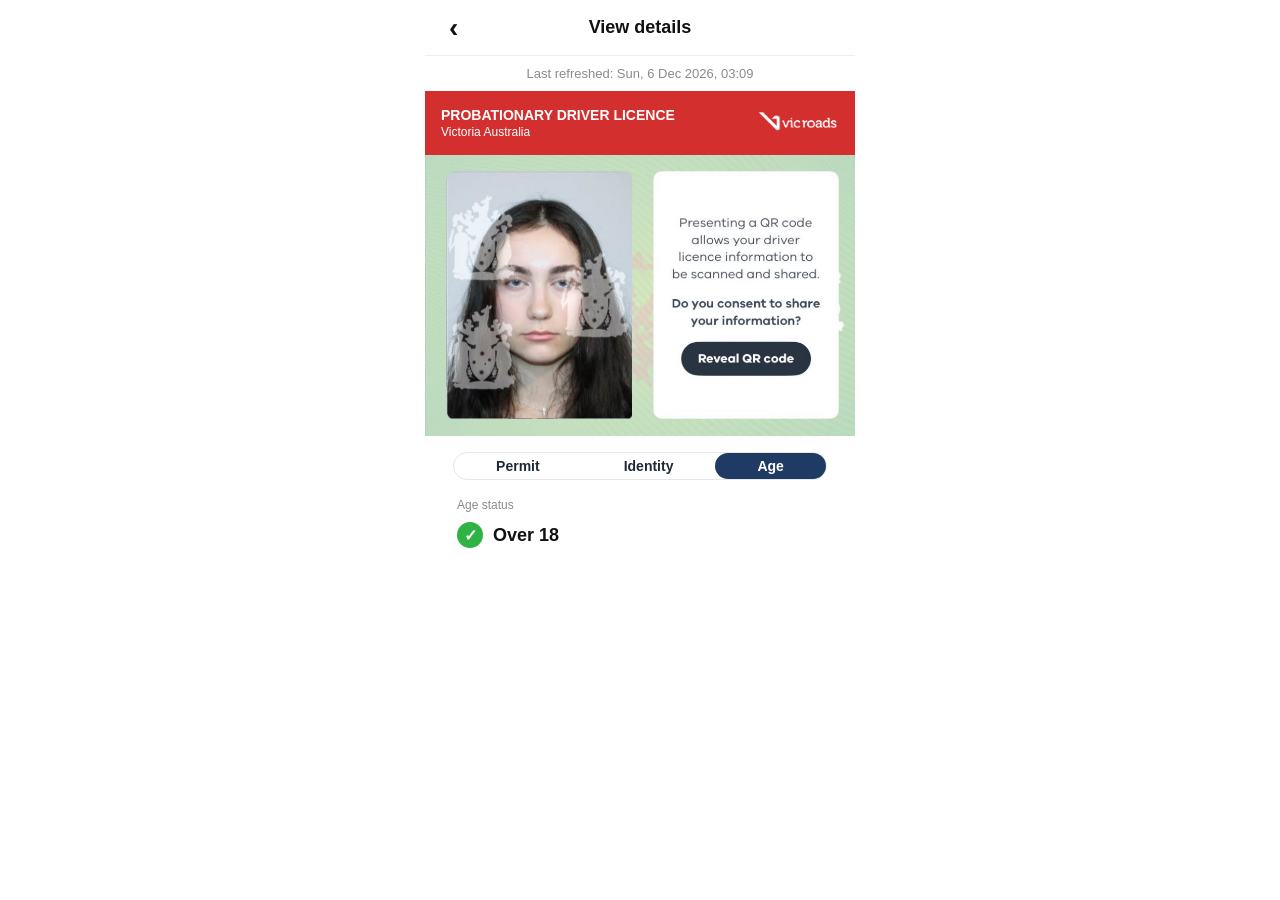
==== age.html @ 52ca246b "Add files via upload" ====
<!DOCTYPE html>
<html lang="en">
<head>
  <meta charset="UTF-8" />
  <title>View details</title>
  <meta name="viewport" content="width=device-width, initial-scale=1, viewport-fit=cover" />

  <link rel="stylesheet" href="styles.css" />
</head>

<link rel="stylesheet" href="styles.css" />

<style>
/* make the tab links not look like links */
.segmented-link { text-decoration: none; }

/* Age section */
.age-label {
  font-size: 12px;
  color: #8b8b8b;
  padding: 18px 16px 10px;
}

.age-row {
  display: flex;
  align-items: center;
  gap: 10px;
  padding: 0 16px 18px;
}

.age-check {
  width: 26px;
  height: 26px;
  border-radius: 999px;
  background: #2fb344;
  color: #fff;
  display: flex;
  align-items: center;
  justify-content: center;
  font-weight: 900;
  font-size: 16px;
}

.age-value {
  font-size: 18px;
  font-weight: 700;
  color: #111;
}
</style>

<body>
  <div class="app">

    <!-- HEADER -->
    <header class="top-header">
      <a href="home.html" class="back">‹</a>
      <div class="title">View details</div>
    </header>

    <!-- REFRESH -->
    <div class="refresh" id="lastRefreshed">Last refreshed: —</div>

    <!-- ✅ USE YOUR BANNER + PHOTO EXACTLY -->
    <!-- RED LICENCE BAR -->
    <div class="licence-bar">
      <div>
        <div class="licence-title">PROBATIONARY DRIVER LICENCE</div>
        <div class="licence-sub">Victoria Australia</div>
      </div>
      <!-- Replace text with image -->
      <div class="logo">
        <img src="b7be7c363_image (1),.png" alt="Vicroads Logo" />
      </div>
    </div>

    <!-- IMAGE SECTION (REPLACES GREEN BACKGROUND) -->
   <div class="image-section qr-wrap">
  <img src="PJOO.jpg" alt="Licence QR Section">

  <!-- clickable area on top of the screenshot button -->
  <button class="qr-hotspot" type="button"
  onclick="window.location.href='qr.html?from=age'"></button>
</div>

    
    <!-- TABS (Age active) -->
    <div class="segmented">
      <a href="index.html" class="segmented-link">
        <button type="button">Permit</button>
      </a>

      <a href="identity.html" class="segmented-link">
        <button type="button">Identity</button>
      </a>

      <a href="age.html" class="segmented-link">
        <button type="button" class="active">Age</button>
      </a>
    </div>

    <!-- AGE CONTENT -->
    <div class="details">
      <div class="age-label">Age status</div>

      <div class="age-row">
        <div class="age-check">✓</div>
        <div class="age-value">Over 18</div>
      </div>
    </div>

  </div>

  <!-- JS: auto-update refresh -->
  <script>
    const refreshEl = document.getElementById("lastRefreshed");
    if (refreshEl) {
      const days = ["Sun","Mon","Tue","Wed","Thu","Fri","Sat"];
      const months = ["Jan","Feb","Mar","Apr","May","Jun","Jul","Aug","Sep","Oct","Nov","Dec"];
      const now = new Date();

      refreshEl.textContent =
        `Last refreshed: ${days[now.getDay()]}, ${now.getDate()} ${months[now.getMonth()]} ${now.getFullYear()}, ` +
        `${String(now.getHours()).padStart(2,"0")}:${String(now.getMinutes()).padStart(2,"0")}`;
    }
  </script>
</body>
</html>
---- styles.css ----
/* GLOBAL STYLES */
* {
  box-sizing: border-box;
  font-family: -apple-system, BlinkMacSystemFont, "Segoe UI", Roboto, Helvetica, Arial, sans-serif;
}

body {
  margin: 0;
  background: #ffffff;
  color: #111;
}

.back {
  text-decoration: none;   /* removes underline */
  color: #111;             /* or whatever color you want */
  font-size: 24px;         /* makes the arrow bigger */
  font-weight: bold;
  display: inline-block;
  padding: 4px 8px;
}

.back:active,
.back:visited,
.back:hover {
  color: #111;             /* keeps color consistent on click, hover, visited */
  text-decoration: none;
}


.app {
  max-width: 430px;
  margin: 0 auto;
  background: #fff;

  min-height: 100vh;
  min-height: 100dvh;
}


/* HEADER */
.top-header {
  display: flex;
  align-items: center;
  justify-content: center; /* center all children */
  position: relative;      /* needed for back button absolute positioning */
  height: 56px;
  padding: 0 16px;
  border-bottom: 1px solid #eee;
  padding-top: env(safe-area-inset-top);
  height: calc(56px + env(safe-area-inset-top));
}

.top-header .title {
  font-weight: 600;
  font-size: 18px;
}

.top-header .back {
  position: absolute;      /* place back button independently on the left */
  left: 16px;
  font-size: 28px;
}


/* REFRESH */
.refresh {
  text-align: center;
  font-size: 13px;
  color: #8b8b8b;
  padding: 10px 0;
}

/* LICENCE BAR */
.licence-bar {
  display: flex;
  justify-content: space-between; /* text left, logo right */
  align-items: center;            /* vertical center */
  padding: 16px;
  background: #d32f2f;
  color: white;
}

.licence-text {
  display: flex;
  flex-direction: column;         /* stack title + subtitle */
  justify-content: center;        /* vertical center in flex */
}

.licence-title {
  font-weight: 700;
  font-size: 14px;
}

.licence-sub {
  font-size: 12px;
  margin-top: 2px; /* slight spacing between lines */
}

.logo img {
  height: 22px;                /* perfectly matches text height */
  width: auto;
  object-fit: contain;
  filter: brightness(0) invert(1); /* makes it white */
}

/* IMAGE SECTION */
.image-section {
  width: 100%;
}

.image-section img {
  width: 100%;
  display: block;
}

/* TABS */
.segmented {
  display: flex;          /* 👈 change from inline-flex */
  width: fit-content;     /* keeps pill tight */
  margin: 16px auto 0;    /* centers */
  background: #ffffff;
  border-radius: 999px;
  border: 1px solid #e5e7eb;
}

.licence-link {
  text-decoration: none;
  color: inherit;
  display: block;
}

.segmented button {
      border: none;
      background: transparent;
      padding: 5px 42px;
      border-radius: 999px;
      font-size: 14px;
      font-weight: 600;
      cursor: pointer;
      color: #1f2937;
      transition: all 0.2s ease;
    }

    .segmented button.active {
      background: #1f3b63;
      color: white;
    }


/* DETAILS */
.details {
  padding: 0 16px 24px;
}

.details h2 {
  margin-bottom: 20px;
  margin-top: 50px;
}

.row{
  display:flex;
  justify-content:flex-start; /* don't push to far right */
  gap: 62px;                  /* controls how "middle" the right column is */
  margin-bottom: 24px;
}

.row > div{
  width: 150px;               /* makes both columns consistent */
}


.row span {
  font-size: 12px;
  color: #8b8b8b;
}

.row strong {
  display: block;
  margin-top: 4px;
}

.badge {
  display: inline-flex;             /* inline-block + flex centering */
  align-items: center;              /* vertically center image */
  justify-content: center;          /* horizontally center image */
  background-color: #DE3424;        /* same red as Tailwind example */
  padding: 2px 6px;                 /* approximate px-1.5 py-0.5 in Tailwind */
  font-size: 0.75rem;               /* text-xs equivalent, fallback if image missing */
  font-weight: 700;                  /* bold, for fallback text */
  line-height: 1;                    /* centers content vertically */
}

.badge-image {
  height: 0.75rem;                  /* matches text-xs (12px) */
  width: auto;                       /* preserve aspect ratio */
  display: block;
}



h3 {
  margin-top: 28px;
  margin-bottom: 12px;
  font-size: 15px;
  font-weight: 600;
  color: #222;
}

.single {
  margin-bottom: 24px;
}

.single span {
  font-size: 12px;
  color: #8b8b8b;
}

.single strong {
  display: block;
  margin-top: 4px;
}

.muted {
  color: #8b8b8b;
}

.pill {
  background: #e5e7eb;
  color: #333;
  font-size: 11px;
  padding: 2px 8px;
  border-radius: 999px;
  margin-left: 6px;
}

.barcode {
  margin-top: 8px;
  height: 48px;
  background: repeating-linear-gradient(
    90deg,
    #000,
    #000 2px,
    #fff 2px,
    #fff 4px
  );
  border-radius: 4px;
}

.divider {
  height: 1px;
  background: #d1d5db;
  margin: 12px 0 16px;
  border-radius: 1px;
}

/* GRID-2 STACKED */
.grid-2 {
  display: grid;
  grid-template-columns: 1fr; /* single column */
  gap: 16px;                  /* vertical spacing */
}

.cell span {
  font-size: 12px;
  color: #8b8b8b;
}

.cell strong {
  display: block;
  margin-top: 4px;
}

.section-banner {
  position: relative;
  margin: 24px -16px 12px;       /* negative horizontal margin to stretch full width of container */
  background-color: #E8EAF0;   /* light gray-blue background */
  padding: 8px 16px;           /* vertical and horizontal padding */
  border-radius: 4px;          /* optional: slightly rounded corners */
}

.section-banner h3 {
  margin: 0;                   /* remove default margin */
  font-size: 0.875rem;         /* text-sm in Tailwind (14px) */
  font-weight: 600;             /* semibold */
  color: #5B6B7C;              /* muted dark gray-blue text */
}
.signature-image {
  width: auto;           /* do not stretch full width */
  max-width: 200px;      /* adjust to desired width */
  height: auto;          /* maintain aspect ratio */
  display: block;
  margin-top: 4px;       /* spacing below the label */
  object-fit: contain;   /* keeps proportions */
}

.car-permit {
  font-weight: 600;              /* semibold */
  color: #111;                   /* dark text (similar to text-gray-900) */
  display: flex;                 /* flex container to align text + badge */
  align-items: center;           /* vertically center badge with text */
  gap: 4px;                      /* space between text and badge */
  margin: 0;                     /* remove default margin if needed */
}

.permit-badge {
  display: inline-flex;          /* center contents inside badge */
  align-items: center;
  justify-content: center;
  padding: 2px 1px;              /* px-1.5 py-0.5 equivalent */          /* slightly rounded corners */
}

.permit-icon {
  width: 24px;                   /* roughly text-xs size */
  height: 24px;
  object-fit: contain;           /* maintain image proportions */
  display: block;
}

.status-tick {
  width: 24px;            /* adjust to match text height */
  height: 24px;
  object-fit: contain;
  display: inline-block;
  vertical-align: middle; /* aligns tick with text baseline */
  margin-right: 4px;      /* space between tick and "Current" */
}

.proficiency-logo {
  width: 24px;             /* match text height */
  height: 24px;            
  object-fit: contain;     
  display: inline-block;    
  vertical-align: middle;  /* aligns image with text baseline */
  margin-right: 4px;       /* spacing between logo and text */
}

.a-logo {
  width: 35px;             /* match text height */
  height: 15px;            
  object-fit: contain;     
  display: inline-block;    
  vertical-align: middle;  /* aligns image with text baseline */
  margin-right: 4px;       /* spacing between logo and text */
}

.ass-icon {
  width: 111px;                   /* roughly text-xs size */
  height: 24px;
  object-fit: contain;           /* maintain image proportions */
  display: block;
}

.barcode-logo {
    width: 400px;
    margin-top: 10px;
    align-items: center;
}

.card-number-wrapper {
  display: flex;
  align-items: center;
  justify-content: space-between;
  margin-top: 4px;
}

.eye-btn {
  background: none;
  border: none;
  padding: 4px;
  cursor: pointer;
}

.eye-icon {
  width: 22px;
  height: 22px;
  object-fit: contain;
  opacity: 0.8;
}

.eye-btn:active .eye-icon {
  opacity: 0.5;
}

.content,
.details {
  padding-bottom: calc(96px + env(safe-area-inset-bottom));
}

.qr-wrap{
  position: relative;
}

.qr-hotspot{
  position: absolute;

  /* 👇 move these until it sits on top of the screenshot button */
  left: 58%;
  top: 65%;
  width: 32%;
  height: 14%;

  background: transparent; /* invisible */
  border: none;
  cursor: pointer;

  /* stops blue highlight on mobile */
  -webkit-tap-highlight-color: transparent;

  /* hide text (but keeps accessibility) */
  color: transparent;
}

.inline-strong {
  display: inline-flex;
  align-items: center;   /* moves Car UP */
  gap: 6px;
  line-height: 1;
}
---- styles.css ----
/* GLOBAL STYLES */
* {
  box-sizing: border-box;
  font-family: -apple-system, BlinkMacSystemFont, "Segoe UI", Roboto, Helvetica, Arial, sans-serif;
}

body {
  margin: 0;
  background: #ffffff;
  color: #111;
}

.back {
  text-decoration: none;   /* removes underline */
  color: #111;             /* or whatever color you want */
  font-size: 24px;         /* makes the arrow bigger */
  font-weight: bold;
  display: inline-block;
  padding: 4px 8px;
}

.back:active,
.back:visited,
.back:hover {
  color: #111;             /* keeps color consistent on click, hover, visited */
  text-decoration: none;
}


.app {
  max-width: 430px;
  margin: 0 auto;
  background: #fff;

  min-height: 100vh;
  min-height: 100dvh;
}


/* HEADER */
.top-header {
  display: flex;
  align-items: center;
  justify-content: center; /* center all children */
  position: relative;      /* needed for back button absolute positioning */
  height: 56px;
  padding: 0 16px;
  border-bottom: 1px solid #eee;
  padding-top: env(safe-area-inset-top);
  height: calc(56px + env(safe-area-inset-top));
}

.top-header .title {
  font-weight: 600;
  font-size: 18px;
}

.top-header .back {
  position: absolute;      /* place back button independently on the left */
  left: 16px;
  font-size: 28px;
}


/* REFRESH */
.refresh {
  text-align: center;
  font-size: 13px;
  color: #8b8b8b;
  padding: 10px 0;
}

/* LICENCE BAR */
.licence-bar {
  display: flex;
  justify-content: space-between; /* text left, logo right */
  align-items: center;            /* vertical center */
  padding: 16px;
  background: #d32f2f;
  color: white;
}

.licence-text {
  display: flex;
  flex-direction: column;         /* stack title + subtitle */
  justify-content: center;        /* vertical center in flex */
}

.licence-title {
  font-weight: 700;
  font-size: 14px;
}

.licence-sub {
  font-size: 12px;
  margin-top: 2px; /* slight spacing between lines */
}

.logo img {
  height: 22px;                /* perfectly matches text height */
  width: auto;
  object-fit: contain;
  filter: brightness(0) invert(1); /* makes it white */
}

/* IMAGE SECTION */
.image-section {
  width: 100%;
}

.image-section img {
  width: 100%;
  display: block;
}

/* TABS */
.segmented {
  display: flex;          /* 👈 change from inline-flex */
  width: fit-content;     /* keeps pill tight */
  margin: 16px auto 0;    /* centers */
  background: #ffffff;
  border-radius: 999px;
  border: 1px solid #e5e7eb;
}

.licence-link {
  text-decoration: none;
  color: inherit;
  display: block;
}

.segmented button {
      border: none;
      background: transparent;
      padding: 5px 42px;
      border-radius: 999px;
      font-size: 14px;
      font-weight: 600;
      cursor: pointer;
      color: #1f2937;
      transition: all 0.2s ease;
    }

    .segmented button.active {
      background: #1f3b63;
      color: white;
    }


/* DETAILS */
.details {
  padding: 0 16px 24px;
}

.details h2 {
  margin-bottom: 20px;
  margin-top: 50px;
}

.row{
  display:flex;
  justify-content:flex-start; /* don't push to far right */
  gap: 62px;                  /* controls how "middle" the right column is */
  margin-bottom: 24px;
}

.row > div{
  width: 150px;               /* makes both columns consistent */
}


.row span {
  font-size: 12px;
  color: #8b8b8b;
}

.row strong {
  display: block;
  margin-top: 4px;
}

.badge {
  display: inline-flex;             /* inline-block + flex centering */
  align-items: center;              /* vertically center image */
  justify-content: center;          /* horizontally center image */
  background-color: #DE3424;        /* same red as Tailwind example */
  padding: 2px 6px;                 /* approximate px-1.5 py-0.5 in Tailwind */
  font-size: 0.75rem;               /* text-xs equivalent, fallback if image missing */
  font-weight: 700;                  /* bold, for fallback text */
  line-height: 1;                    /* centers content vertically */
}

.badge-image {
  height: 0.75rem;                  /* matches text-xs (12px) */
  width: auto;                       /* preserve aspect ratio */
  display: block;
}



h3 {
  margin-top: 28px;
  margin-bottom: 12px;
  font-size: 15px;
  font-weight: 600;
  color: #222;
}

.single {
  margin-bottom: 24px;
}

.single span {
  font-size: 12px;
  color: #8b8b8b;
}

.single strong {
  display: block;
  margin-top: 4px;
}

.muted {
  color: #8b8b8b;
}

.pill {
  background: #e5e7eb;
  color: #333;
  font-size: 11px;
  padding: 2px 8px;
  border-radius: 999px;
  margin-left: 6px;
}

.barcode {
  margin-top: 8px;
  height: 48px;
  background: repeating-linear-gradient(
    90deg,
    #000,
    #000 2px,
    #fff 2px,
    #fff 4px
  );
  border-radius: 4px;
}

.divider {
  height: 1px;
  background: #d1d5db;
  margin: 12px 0 16px;
  border-radius: 1px;
}

/* GRID-2 STACKED */
.grid-2 {
  display: grid;
  grid-template-columns: 1fr; /* single column */
  gap: 16px;                  /* vertical spacing */
}

.cell span {
  font-size: 12px;
  color: #8b8b8b;
}

.cell strong {
  display: block;
  margin-top: 4px;
}

.section-banner {
  position: relative;
  margin: 24px -16px 12px;       /* negative horizontal margin to stretch full width of container */
  background-color: #E8EAF0;   /* light gray-blue background */
  padding: 8px 16px;           /* vertical and horizontal padding */
  border-radius: 4px;          /* optional: slightly rounded corners */
}

.section-banner h3 {
  margin: 0;                   /* remove default margin */
  font-size: 0.875rem;         /* text-sm in Tailwind (14px) */
  font-weight: 600;             /* semibold */
  color: #5B6B7C;              /* muted dark gray-blue text */
}
.signature-image {
  width: auto;           /* do not stretch full width */
  max-width: 200px;      /* adjust to desired width */
  height: auto;          /* maintain aspect ratio */
  display: block;
  margin-top: 4px;       /* spacing below the label */
  object-fit: contain;   /* keeps proportions */
}

.car-permit {
  font-weight: 600;              /* semibold */
  color: #111;                   /* dark text (similar to text-gray-900) */
  display: flex;                 /* flex container to align text + badge */
  align-items: center;           /* vertically center badge with text */
  gap: 4px;                      /* space between text and badge */
  margin: 0;                     /* remove default margin if needed */
}

.permit-badge {
  display: inline-flex;          /* center contents inside badge */
  align-items: center;
  justify-content: center;
  padding: 2px 1px;              /* px-1.5 py-0.5 equivalent */          /* slightly rounded corners */
}

.permit-icon {
  width: 24px;                   /* roughly text-xs size */
  height: 24px;
  object-fit: contain;           /* maintain image proportions */
  display: block;
}

.status-tick {
  width: 24px;            /* adjust to match text height */
  height: 24px;
  object-fit: contain;
  display: inline-block;
  vertical-align: middle; /* aligns tick with text baseline */
  margin-right: 4px;      /* space between tick and "Current" */
}

.proficiency-logo {
  width: 24px;             /* match text height */
  height: 24px;            
  object-fit: contain;     
  display: inline-block;    
  vertical-align: middle;  /* aligns image with text baseline */
  margin-right: 4px;       /* spacing between logo and text */
}

.a-logo {
  width: 35px;             /* match text height */
  height: 15px;            
  object-fit: contain;     
  display: inline-block;    
  vertical-align: middle;  /* aligns image with text baseline */
  margin-right: 4px;       /* spacing between logo and text */
}

.ass-icon {
  width: 111px;                   /* roughly text-xs size */
  height: 24px;
  object-fit: contain;           /* maintain image proportions */
  display: block;
}

.barcode-logo {
    width: 400px;
    margin-top: 10px;
    align-items: center;
}

.card-number-wrapper {
  display: flex;
  align-items: center;
  justify-content: space-between;
  margin-top: 4px;
}

.eye-btn {
  background: none;
  border: none;
  padding: 4px;
  cursor: pointer;
}

.eye-icon {
  width: 22px;
  height: 22px;
  object-fit: contain;
  opacity: 0.8;
}

.eye-btn:active .eye-icon {
  opacity: 0.5;
}

.content,
.details {
  padding-bottom: calc(96px + env(safe-area-inset-bottom));
}

.qr-wrap{
  position: relative;
}

.qr-hotspot{
  position: absolute;

  /* 👇 move these until it sits on top of the screenshot button */
  left: 58%;
  top: 65%;
  width: 32%;
  height: 14%;

  background: transparent; /* invisible */
  border: none;
  cursor: pointer;

  /* stops blue highlight on mobile */
  -webkit-tap-highlight-color: transparent;

  /* hide text (but keeps accessibility) */
  color: transparent;
}

.inline-strong {
  display: inline-flex;
  align-items: center;   /* moves Car UP */
  gap: 6px;
  line-height: 1;
}
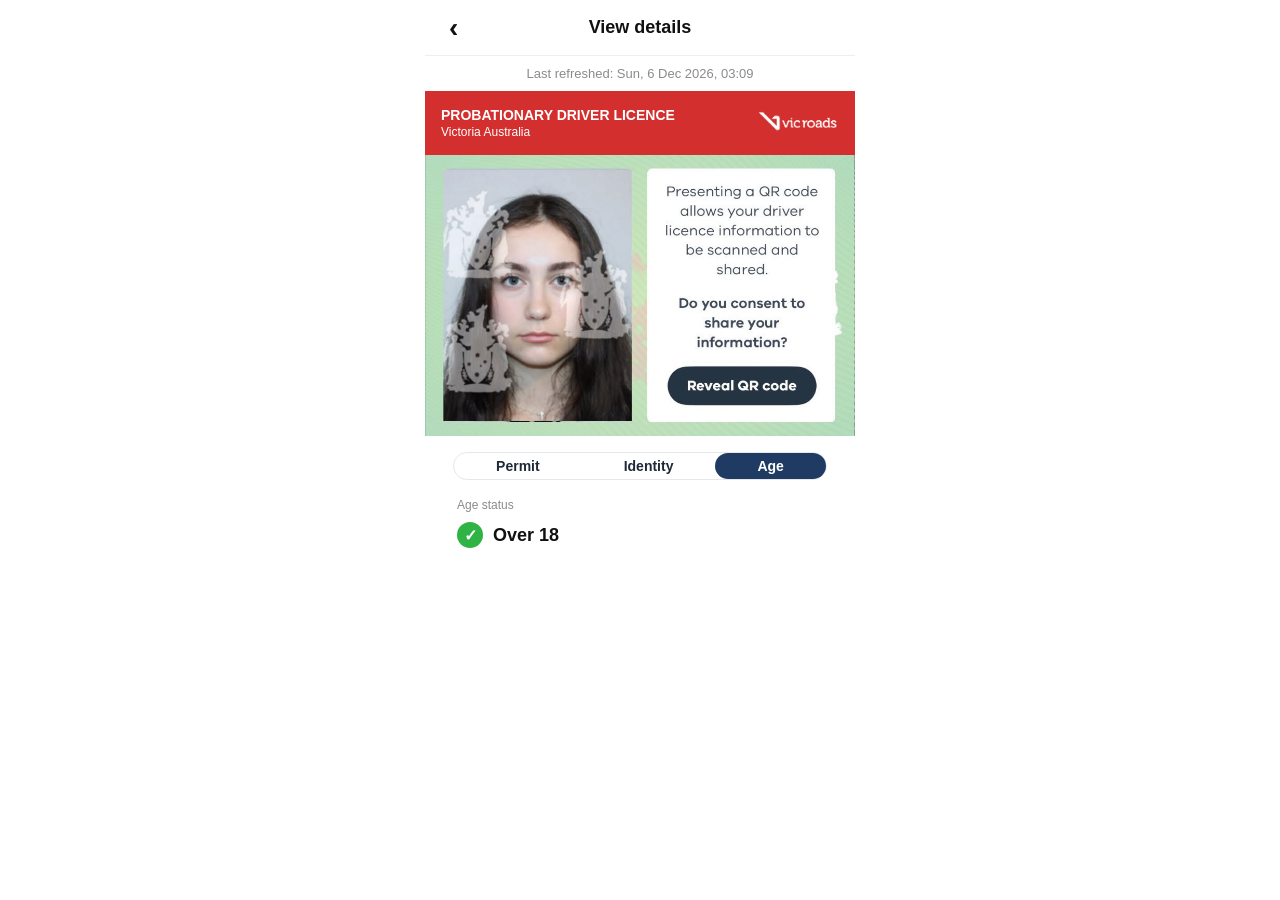
==== commit 8e933a46: "Update age.html" ====
--- a/age.html
+++ b/age.html
@@ -75,7 +75,7 @@
 
     <!-- IMAGE SECTION (REPLACES GREEN BACKGROUND) -->
    <div class="image-section qr-wrap">
-  <img src="PJOO.jpg" alt="Licence QR Section">
+  <img src="hhj.jpg" alt="Licence QR Section">
 
   <!-- clickable area on top of the screenshot button -->
   <button class="qr-hotspot" type="button"
@@ -126,3 +126,4 @@
 </body>
 </html>
 
+
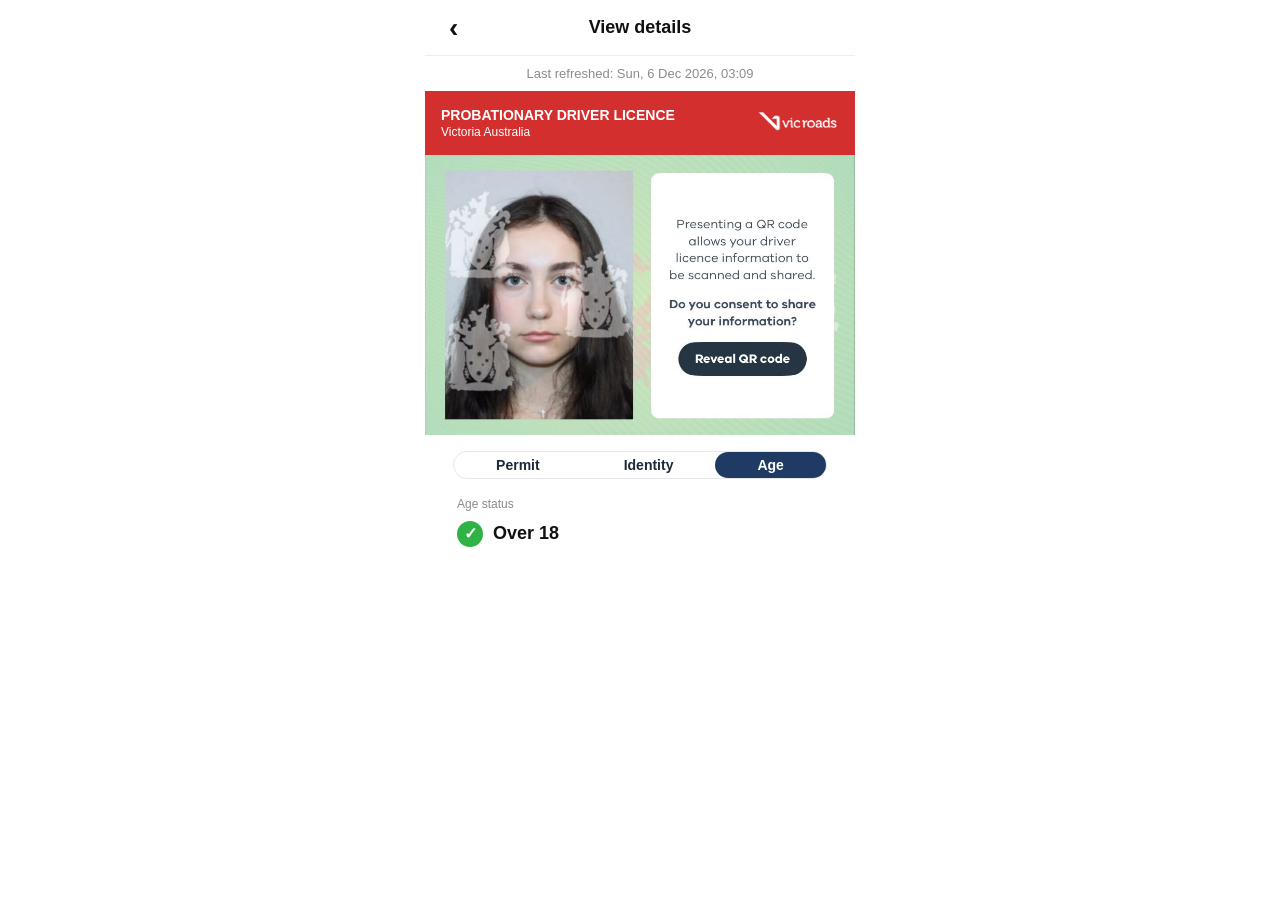
==== commit 33a73cfe: "Update age.html" ====
--- a/age.html
+++ b/age.html
@@ -75,7 +75,7 @@
 
     <!-- IMAGE SECTION (REPLACES GREEN BACKGROUND) -->
    <div class="image-section qr-wrap">
-  <img src="hhj.jpg" alt="Licence QR Section">
+  <img src="ghhggh.jpg" alt="Licence QR Section">
 
   <!-- clickable area on top of the screenshot button -->
   <button class="qr-hotspot" type="button"
@@ -127,3 +127,4 @@
 </html>
 
 
+
